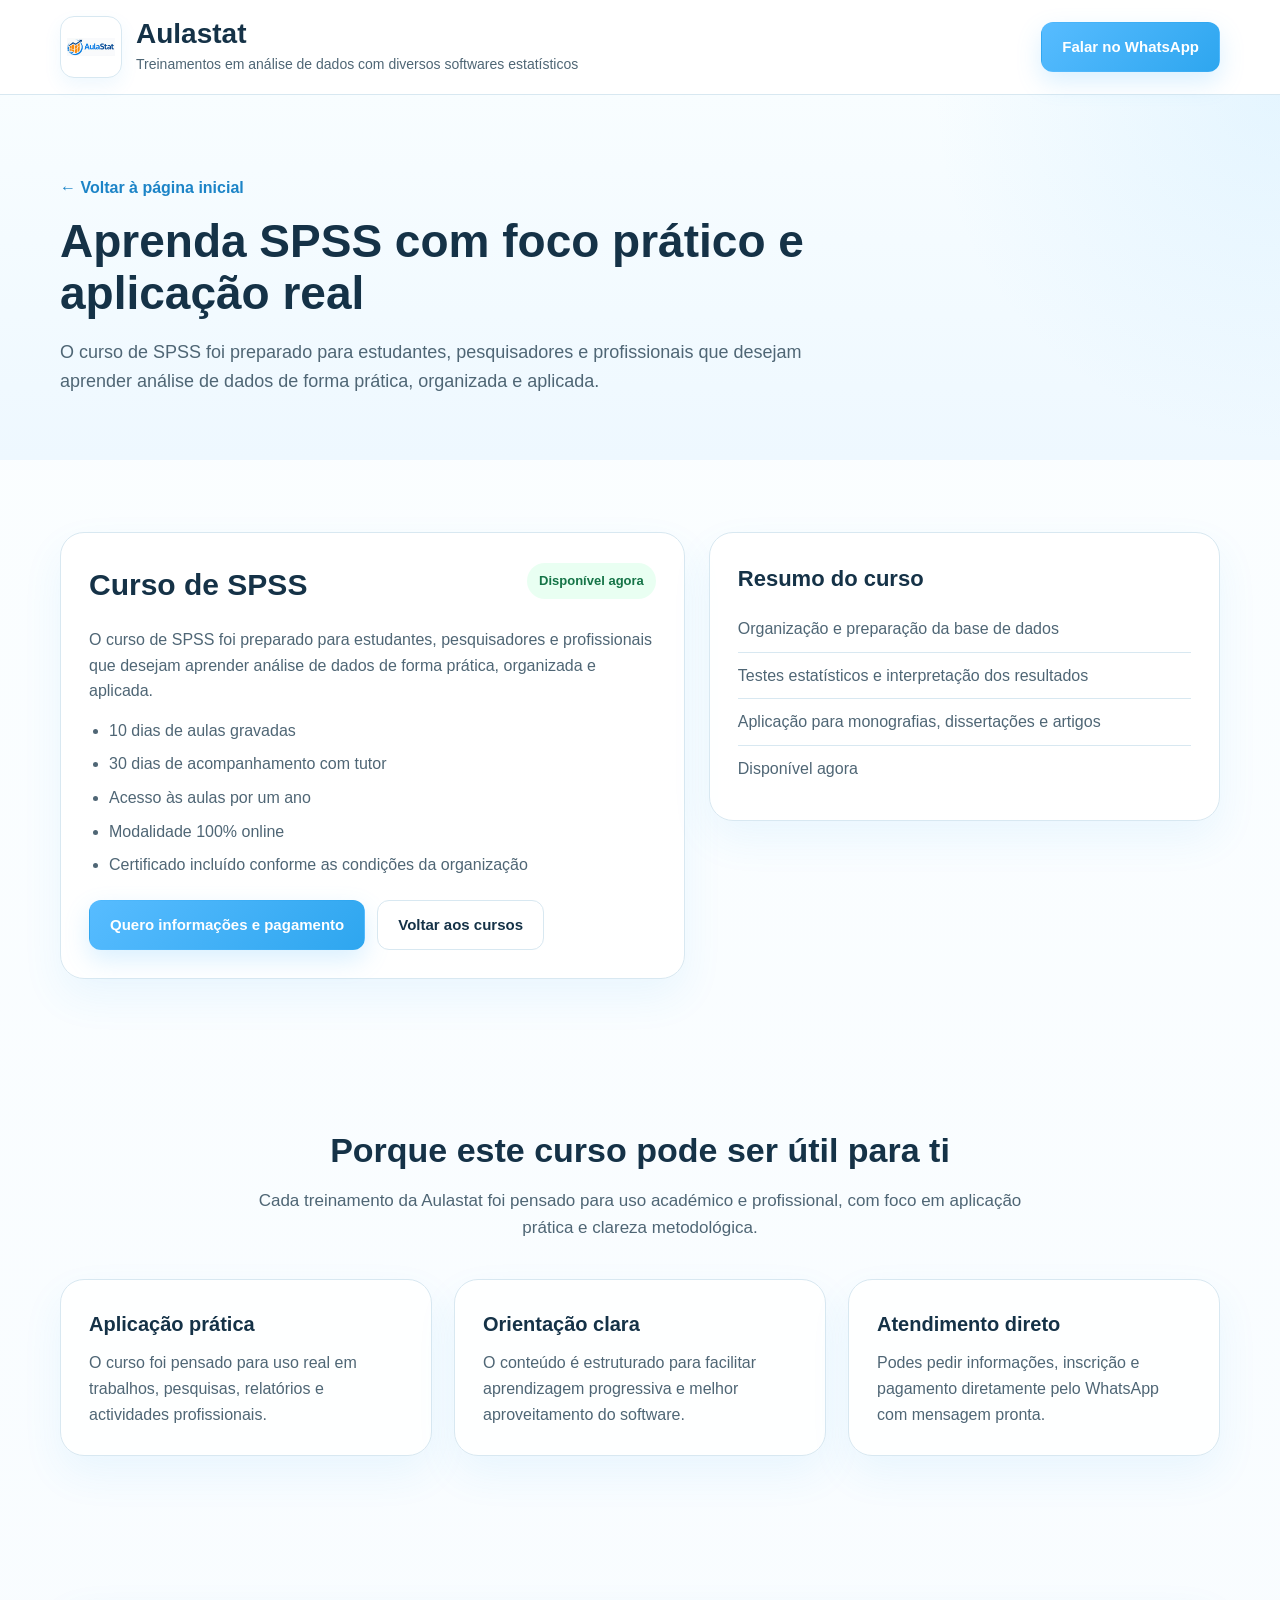
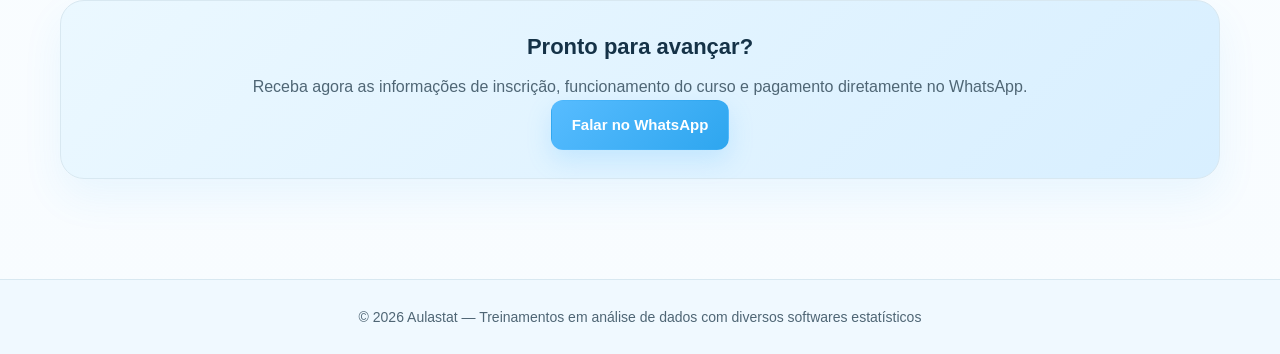
==== spss/index.html @ a57da43f "Add files via upload" ====
<!DOCTYPE html>
<html lang="pt">
<head>
  <meta charset="UTF-8" />
  <meta name="viewport" content="width=device-width, initial-scale=1.0" />
  <title>Curso de SPSS | Aulastat</title>
  <meta name="description" content="Curso de SPSS - Aulastat." />
  <link rel="stylesheet" href="../styles.css" />
</head>
<body>
  <header>
    <div class="container nav">
      <a class="brand" href="/">
        <img src="../logo.png" alt="Logotipo Aulastat" class="logo" />
        <div>
          <h1>Aulastat</h1>
          <p>Treinamentos em análise de dados com diversos softwares estatísticos</p>
        </div>
      </a>
      <a class="btn btn-primary" href="https://wa.me/861421450?text=Ol%C3%A1%2C%20me%20interessei%20pelo%20curso%20de%20SPSS%20da%20Aulastat%20e%20quero%20receber%20informa%C3%A7%C3%B5es%20para%20inscri%C3%A7%C3%A3o%20e%20pagamento." target="_blank" rel="noopener">Falar no WhatsApp</a>
    </div>
  </header>

  <section class="page-hero">
    <div class="container">
      <a class="page-breadcrumb" href="/">← Voltar à página inicial</a>
      <h2>Aprenda SPSS com foco prático e aplicação real</h2>
      <p>O curso de SPSS foi preparado para estudantes, pesquisadores e profissionais que desejam aprender análise de dados de forma prática, organizada e aplicada.</p>
    </div>
  </section>

  <section>
    <div class="container content-split">
      <div class="course-detail">
        <div class="detail-top">
          <h3>Curso de SPSS</h3>
          <span class="status available">Disponível agora</span>
        </div>
        <p>O curso de SPSS foi preparado para estudantes, pesquisadores e profissionais que desejam aprender análise de dados de forma prática, organizada e aplicada.</p>
        <ul>
          <li>10 dias de aulas gravadas</li>
          <li>30 dias de acompanhamento com tutor</li>
          <li>Acesso às aulas por um ano</li>
          <li>Modalidade 100% online</li>
          <li>Certificado incluído conforme as condições da organização</li>
        </ul>
        <div class="actions">
          <a class="btn btn-primary" href="https://wa.me/861421450?text=Ol%C3%A1%2C%20me%20interessei%20pelo%20curso%20de%20SPSS%20da%20Aulastat%20e%20quero%20receber%20informa%C3%A7%C3%B5es%20para%20inscri%C3%A7%C3%A3o%20e%20pagamento." target="_blank" rel="noopener">Quero informações e pagamento</a>
          <a class="btn btn-secondary" href="/">Voltar aos cursos</a>
        </div>
      </div>

      <div class="info-card">
        <h3>Resumo do curso</h3>
        <ul class="feature-list">
          <li>Organização e preparação da base de dados</li>
          <li>Testes estatísticos e interpretação dos resultados</li>
          <li>Aplicação para monografias, dissertações e artigos</li>
          <li>Disponível agora</li>
        </ul>
      </div>
    </div>
  </section>

  <section>
    <div class="container">
      <h2 class="section-title">Porque este curso pode ser útil para ti</h2>
      <p class="section-subtitle">Cada treinamento da Aulastat foi pensado para uso académico e profissional, com foco em aplicação prática e clareza metodológica.</p>
      <div class="feature-grid">
        <div class="feature-card">
          <h4>Aplicação prática</h4>
          <p>O curso foi pensado para uso real em trabalhos, pesquisas, relatórios e actividades profissionais.</p>
        </div>
        <div class="feature-card">
          <h4>Orientação clara</h4>
          <p>O conteúdo é estruturado para facilitar aprendizagem progressiva e melhor aproveitamento do software.</p>
        </div>
        <div class="feature-card">
          <h4>Atendimento direto</h4>
          <p>Podes pedir informações, inscrição e pagamento diretamente pelo WhatsApp com mensagem pronta.</p>
        </div>
      </div>
    </div>
  </section>

  <section>
    <div class="container">
      <div class="cta-strip">
        <h3>Pronto para avançar?</h3>
        <p>Receba agora as informações de inscrição, funcionamento do curso e pagamento diretamente no WhatsApp.</p>
        <a class="btn btn-primary" href="https://wa.me/861421450?text=Ol%C3%A1%2C%20me%20interessei%20pelo%20curso%20de%20SPSS%20da%20Aulastat%20e%20quero%20receber%20informa%C3%A7%C3%B5es%20para%20inscri%C3%A7%C3%A3o%20e%20pagamento." target="_blank" rel="noopener">Falar no WhatsApp</a>
      </div>
    </div>
  </section>

  <footer>
    © 2026 Aulastat — Treinamentos em análise de dados com diversos softwares estatísticos
  </footer>
</body>
</html>
---- styles.css ----
:root {
  --sky-50: #f5fbff;
  --sky-100: #ebf8ff;
  --sky-200: #d8efff;
  --sky-300: #bfe4ff;
  --sky-400: #8fd2ff;
  --sky-500: #57bcff;
  --sky-600: #2ea6ef;
  --sky-700: #1c84c7;
  --navy-900: #153247;
  --slate-900: #1f3442;
  --slate-700: #4f6675;
  --slate-500: #728997;
  --line: #d8e8f1;
  --white: #ffffff;
  --bg: #f8fcff;
  --success-bg: #e9fff2;
  --success-text: #157447;
  --soon-bg: #eef8ff;
  --soon-text: #1a6c9f;
  --shadow: 0 18px 40px rgba(46, 166, 239, 0.08);
}

* {
  margin: 0;
  padding: 0;
  box-sizing: border-box;
  scroll-behavior: smooth;
}

body {
  font-family: Arial, sans-serif;
  background: linear-gradient(180deg, #fbfeff 0%, var(--bg) 100%);
  color: var(--slate-900);
  line-height: 1.6;
}

a {
  color: inherit;
}

.container {
  width: min(92%, 1160px);
  margin: 0 auto;
}

header {
  position: sticky;
  top: 0;
  z-index: 1000;
  background: rgba(255, 255, 255, 0.92);
  backdrop-filter: blur(10px);
  border-bottom: 1px solid var(--line);
}

.nav {
  display: flex;
  justify-content: space-between;
  align-items: center;
  gap: 18px;
  padding: 16px 0;
  flex-wrap: wrap;
}

.brand {
  display: flex;
  align-items: center;
  gap: 14px;
  text-decoration: none;
}

.logo {
  width: 62px;
  height: 62px;
  object-fit: contain;
  border-radius: 14px;
  background: var(--white);
  padding: 6px;
  border: 1px solid var(--line);
  box-shadow: 0 8px 18px rgba(46, 166, 239, 0.08);
}

.brand h1 {
  font-size: 28px;
  line-height: 1.1;
  color: var(--navy-900);
  margin-bottom: 3px;
}

.brand p {
  font-size: 14px;
  color: var(--slate-700);
}

.btn {
  display: inline-flex;
  align-items: center;
  justify-content: center;
  padding: 12px 20px;
  border-radius: 12px;
  text-decoration: none;
  font-weight: 700;
  transition: 0.25s ease;
  border: 1px solid transparent;
  cursor: pointer;
  font-size: 15px;
}

.btn-primary {
  background: linear-gradient(135deg, var(--sky-500), var(--sky-600));
  color: var(--white);
  box-shadow: 0 10px 24px rgba(87, 188, 255, 0.22);
}

.btn-primary:hover {
  transform: translateY(-2px);
  box-shadow: 0 14px 28px rgba(87, 188, 255, 0.28);
}

.btn-secondary {
  background: var(--white);
  color: var(--navy-900);
  border-color: var(--line);
}

.btn-secondary:hover {
  background: var(--sky-50);
  transform: translateY(-1px);
}

.hero {
  padding: 82px 0 56px;
  background:
    radial-gradient(circle at top left, rgba(143, 210, 255, 0.22), transparent 35%),
    radial-gradient(circle at top right, rgba(191, 228, 255, 0.28), transparent 30%),
    linear-gradient(180deg, #f7fcff 0%, #edf8ff 100%);
}

.hero-wrap {
  display: grid;
  grid-template-columns: 1.2fr 0.8fr;
  gap: 32px;
  align-items: center;
}

.hero-text h2,
.page-hero h2 {
  font-size: 46px;
  line-height: 1.15;
  margin-bottom: 18px;
  color: var(--navy-900);
  max-width: 760px;
}

.hero-text p,
.page-hero p {
  font-size: 18px;
  color: var(--slate-700);
  max-width: 760px;
  margin-bottom: 24px;
}

.hero-actions,
.actions {
  display: flex;
  gap: 12px;
  flex-wrap: wrap;
}

.hero-card,
.info-card,
.course-card,
.course-detail,
.cta-strip,
.feature-card {
  background: rgba(255, 255, 255, 0.92);
  border: 1px solid var(--line);
  border-radius: 24px;
  box-shadow: var(--shadow);
}

.hero-card,
.info-card,
.course-detail,
.cta-strip,
.feature-card {
  padding: 28px;
}

.hero-card h3,
.info-card h3,
.cta-strip h3 {
  font-size: 22px;
  color: var(--navy-900);
  margin-bottom: 10px;
}

.hero-card p,
.info-card p,
.cta-strip p,
.feature-card p {
  color: var(--slate-700);
}

.hero-list,
.feature-list,
.clean-list {
  list-style: none;
}

.hero-list li,
.feature-list li,
.clean-list li {
  padding: 10px 0;
  border-bottom: 1px solid var(--line);
  color: var(--slate-700);
}

.hero-list li:last-child,
.feature-list li:last-child,
.clean-list li:last-child {
  border-bottom: none;
}

section {
  padding: 72px 0;
}

.section-title {
  font-size: 34px;
  text-align: center;
  color: var(--navy-900);
  margin-bottom: 10px;
}

.section-subtitle {
  max-width: 780px;
  margin: 0 auto 38px;
  text-align: center;
  color: var(--slate-700);
  font-size: 17px;
}

.grid {
  display: grid;
  grid-template-columns: repeat(auto-fit, minmax(245px, 1fr));
  gap: 22px;
}

.course-card {
  padding: 28px 22px;
  text-align: center;
  transition: 0.28s ease;
}

.course-card:hover,
.feature-card:hover {
  transform: translateY(-5px);
  box-shadow: 0 24px 44px rgba(46, 166, 239, 0.12);
}

.course-icon {
  width: 60px;
  height: 60px;
  margin: 0 auto 16px;
  border-radius: 16px;
  background: linear-gradient(135deg, var(--sky-100), var(--sky-300));
  color: var(--sky-700);
  display: flex;
  align-items: center;
  justify-content: center;
  font-size: 22px;
  font-weight: 700;
  border: 1px solid var(--sky-200);
}

.course-card h3 {
  font-size: 23px;
  margin-bottom: 10px;
  color: var(--navy-900);
}

.course-card p {
  color: var(--slate-700);
  margin-bottom: 16px;
  min-height: 72px;
}

.status {
  display: inline-block;
  padding: 8px 12px;
  border-radius: 999px;
  font-size: 13px;
  font-weight: 700;
  margin-bottom: 18px;
}

.status.available {
  background: var(--success-bg);
  color: var(--success-text);
}

.status.soon {
  background: var(--soon-bg);
  color: var(--soon-text);
}

.page-hero {
  padding: 80px 0 40px;
  background:
    radial-gradient(circle at top right, rgba(143, 210, 255, 0.18), transparent 26%),
    linear-gradient(180deg, #f8fdff 0%, #eef8ff 100%);
}

.page-breadcrumb {
  display: inline-block;
  margin-bottom: 14px;
  text-decoration: none;
  color: var(--sky-700);
  font-weight: 700;
}

.content-split {
  display: grid;
  grid-template-columns: 1.1fr 0.9fr;
  gap: 24px;
  align-items: start;
}

.course-detail h3 {
  font-size: 30px;
  color: var(--navy-900);
  margin-bottom: 10px;
}

.course-detail p {
  color: var(--slate-700);
  margin-bottom: 14px;
}

.course-detail ul {
  padding-left: 20px;
  margin: 14px 0 22px;
  color: var(--slate-700);
}

.course-detail li {
  margin-bottom: 8px;
}

.detail-top {
  display: flex;
  justify-content: space-between;
  gap: 16px;
  flex-wrap: wrap;
  align-items: center;
  margin-bottom: 8px;
}

.feature-grid {
  display: grid;
  grid-template-columns: repeat(auto-fit, minmax(250px, 1fr));
  gap: 22px;
}

.feature-card {
  transition: 0.28s ease;
}

.feature-card h4 {
  font-size: 20px;
  color: var(--navy-900);
  margin-bottom: 10px;
}

.cta-strip {
  text-align: center;
  background: linear-gradient(135deg, var(--sky-100), var(--sky-200));
}

footer {
  margin-top: 28px;
  background: #f0f9ff;
  border-top: 1px solid var(--line);
  color: var(--slate-700);
  text-align: center;
  padding: 26px 14px;
  font-size: 14px;
}

.small-note {
  font-size: 14px;
  color: var(--slate-500);
}

@media (max-width: 980px) {
  .hero-wrap,
  .content-split {
    grid-template-columns: 1fr;
  }

  .hero-text h2,
  .page-hero h2 {
    font-size: 38px;
  }
}

@media (max-width: 768px) {
  .nav {
    justify-content: center;
    text-align: center;
  }

  .brand {
    flex-direction: column;
  }

  .hero,
  .page-hero {
    padding: 70px 0 46px;
  }

  .hero-text h2,
  .page-hero h2 {
    font-size: 30px;
  }

  .hero-text p,
  .page-hero p,
  .section-subtitle {
    font-size: 16px;
  }

  .section-title {
    font-size: 28px;
  }

  .hero-card,
  .info-card,
  .course-detail,
  .cta-strip,
  .feature-card {
    padding: 24px 18px;
  }

  .actions,
  .hero-actions {
    flex-direction: column;
  }

  .btn {
    width: 100%;
  }
}
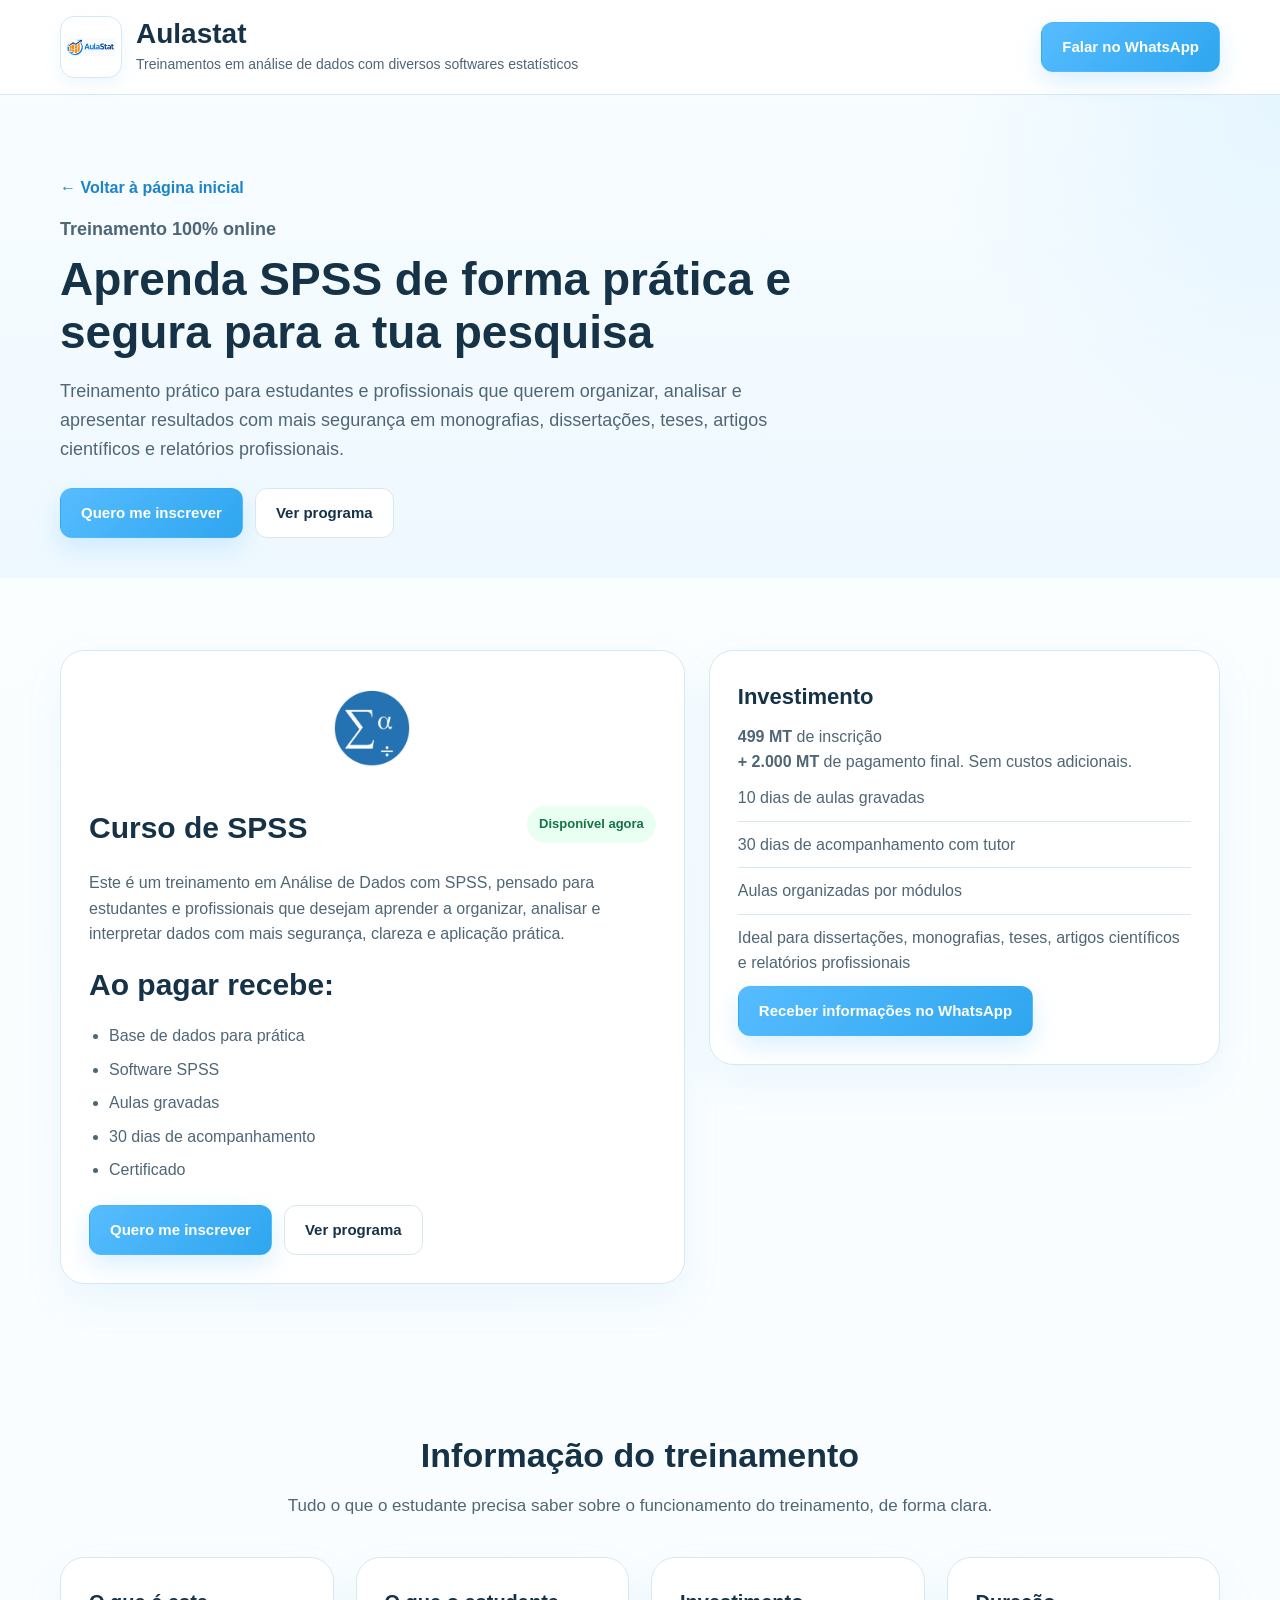
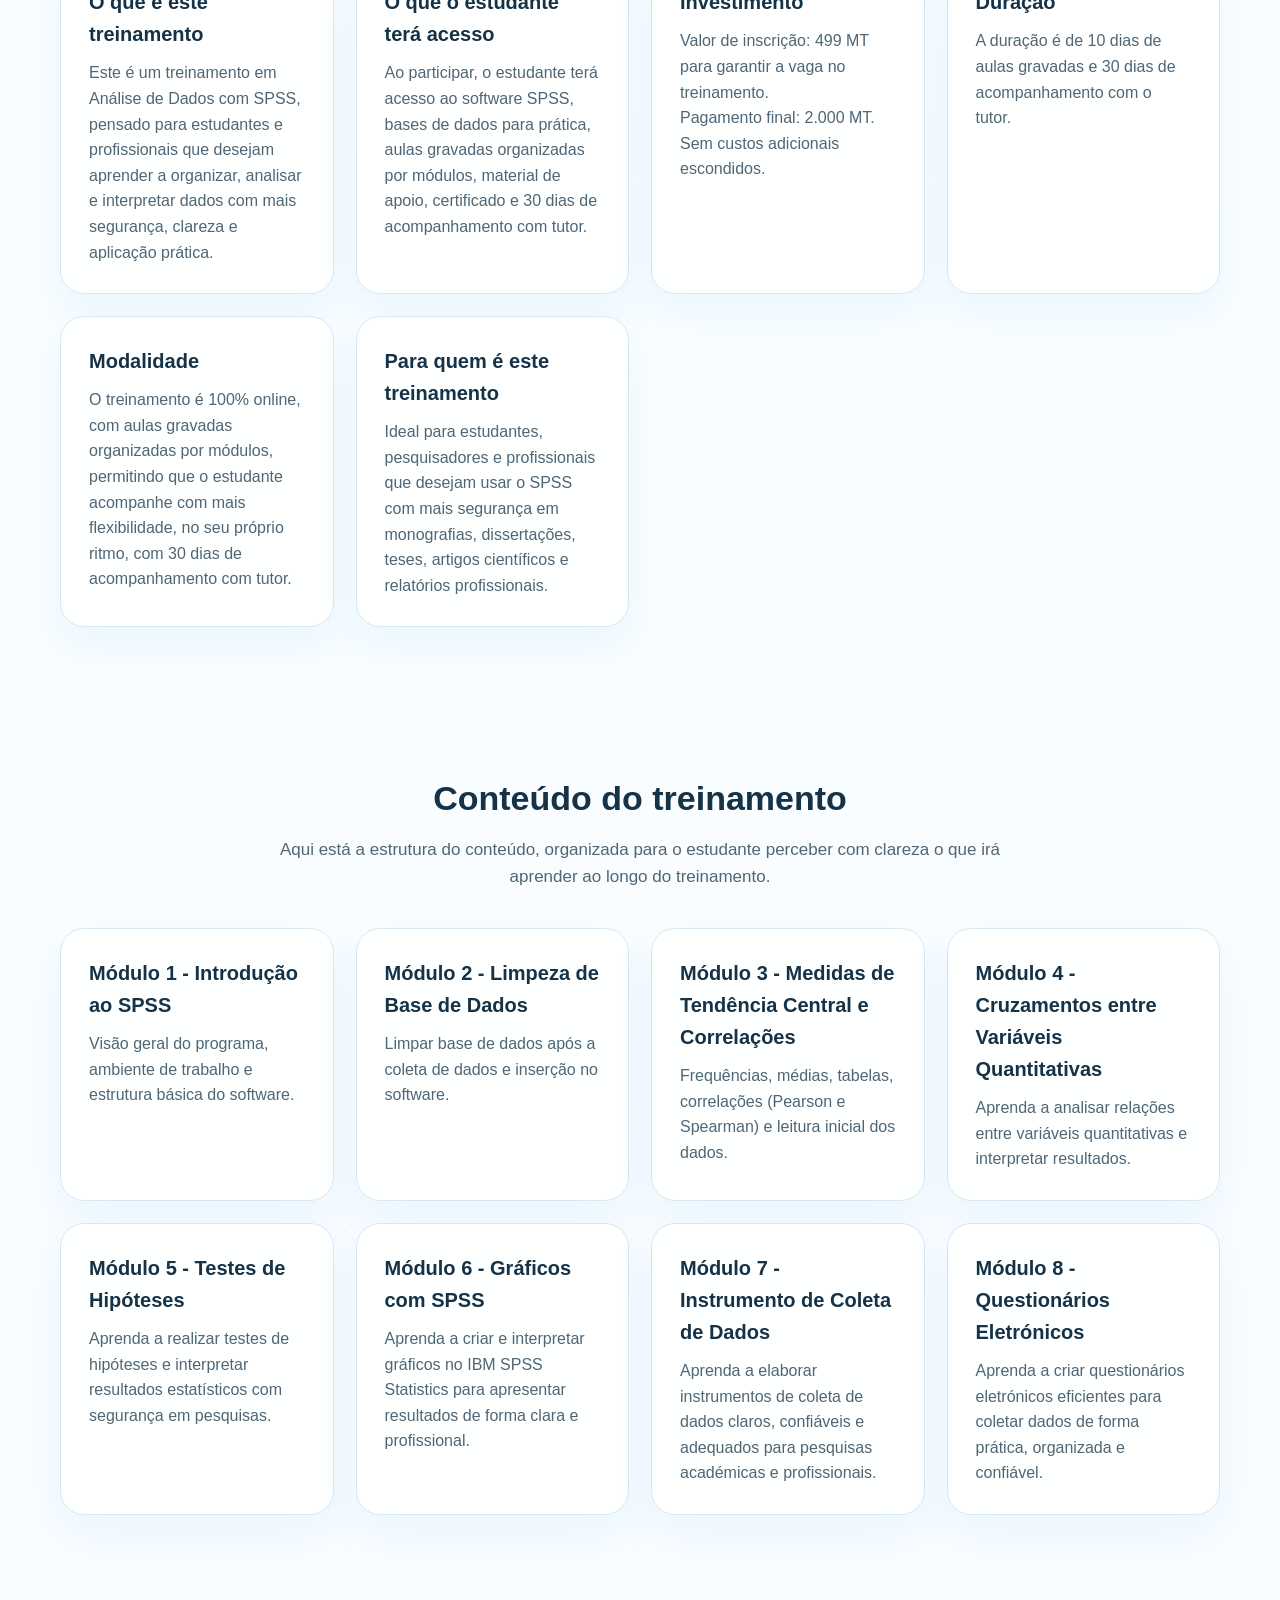
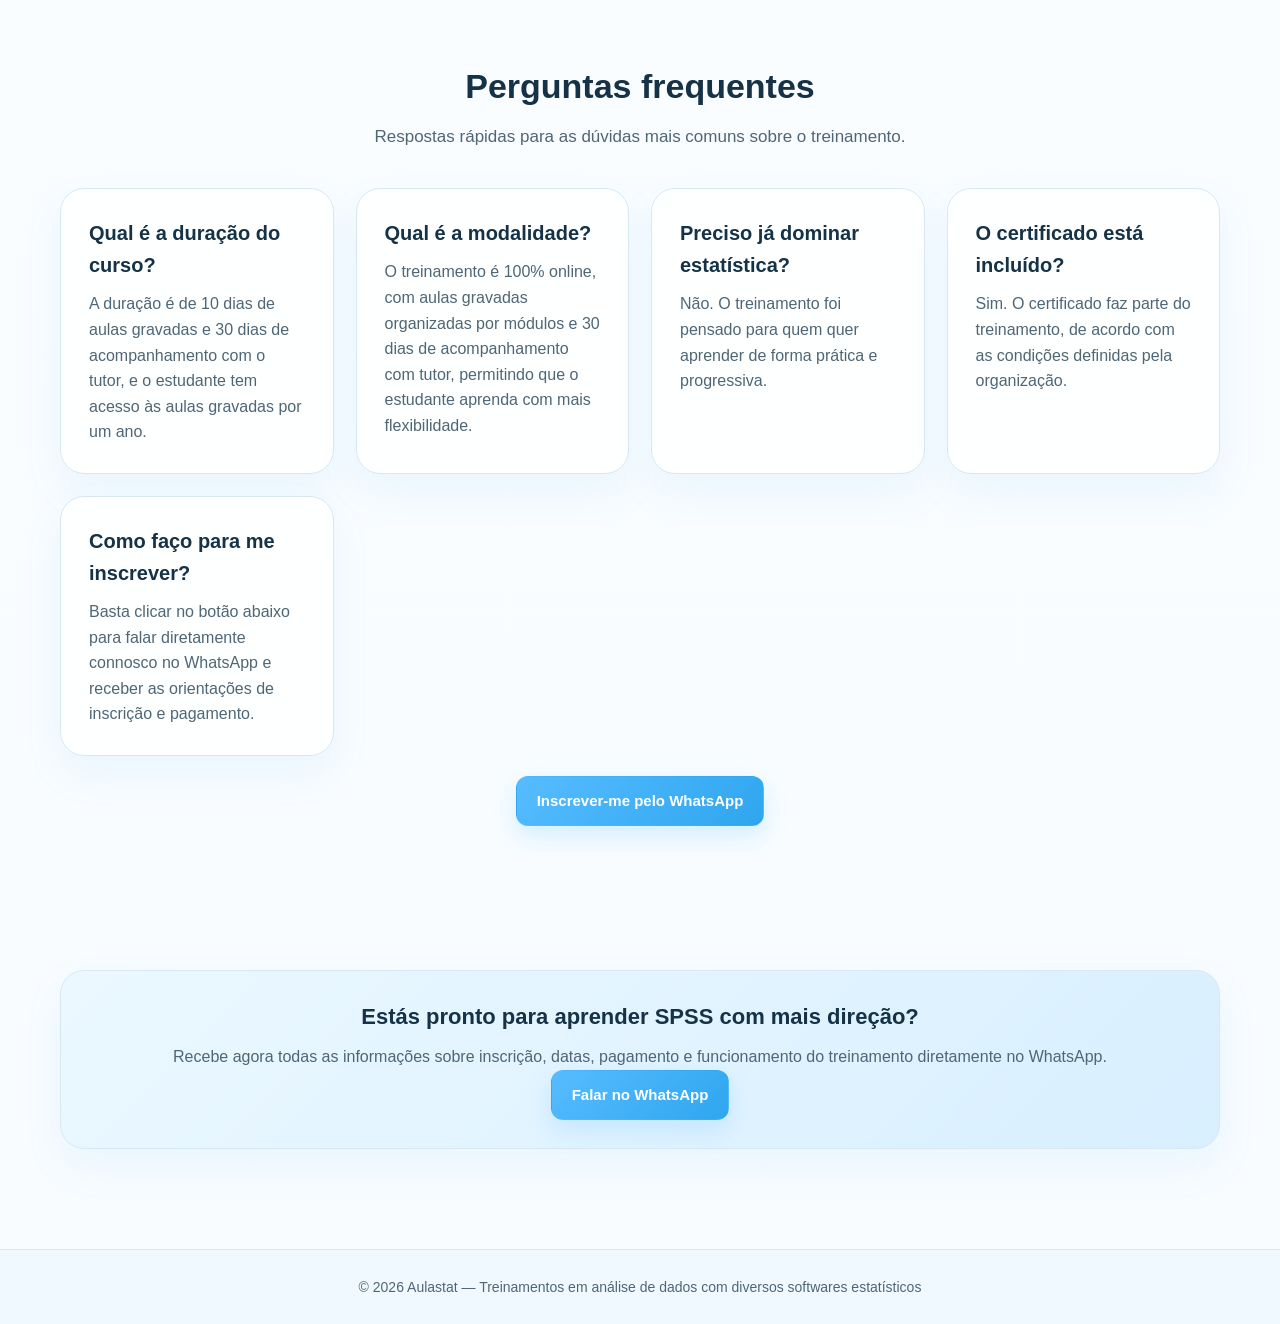
==== commit e8aea8b8: "Update index.html" ====
--- a/spss/index.html
+++ b/spss/index.html
@@ -4,7 +4,7 @@
   <meta charset="UTF-8" />
   <meta name="viewport" content="width=device-width, initial-scale=1.0" />
   <title>Curso de SPSS | Aulastat</title>
-  <meta name="description" content="Curso de SPSS - Aulastat." />
+  <meta name="description" content="Treinamento prático de SPSS da Aulastat para estudantes e profissionais." />
   <link rel="stylesheet" href="../styles.css" />
 </head>
 <body>
@@ -17,68 +17,235 @@
           <p>Treinamentos em análise de dados com diversos softwares estatísticos</p>
         </div>
       </a>
-      <a class="btn btn-primary" href="https://wa.me/861421450?text=Ol%C3%A1%2C%20me%20interessei%20pelo%20curso%20de%20SPSS%20da%20Aulastat%20e%20quero%20receber%20informa%C3%A7%C3%B5es%20para%20inscri%C3%A7%C3%A3o%20e%20pagamento." target="_blank" rel="noopener">Falar no WhatsApp</a>
+
+      <a class="btn btn-primary" href="https://wa.me/861421450?text=Olá,%20me%20interessei%20pelo%20curso%20de%20SPSS%20da%20Aulastat%20e%20quero%20receber%20informações%20para%20inscrição%20e%20pagamento." target="_blank" rel="noopener">
+        Falar no WhatsApp
+      </a>
     </div>
   </header>
 
   <section class="page-hero">
     <div class="container">
       <a class="page-breadcrumb" href="/">← Voltar à página inicial</a>
-      <h2>Aprenda SPSS com foco prático e aplicação real</h2>
-      <p>O curso de SPSS foi preparado para estudantes, pesquisadores e profissionais que desejam aprender análise de dados de forma prática, organizada e aplicada.</p>
+      <p style="margin-bottom: 10px; font-weight: 600;">Treinamento 100% online</p>
+      <h2>Aprenda SPSS de forma prática e segura para a tua pesquisa</h2>
+      <p>
+        Treinamento prático para estudantes e profissionais que querem organizar, analisar e apresentar resultados com mais segurança em monografias, dissertações, teses, artigos científicos e relatórios profissionais.
+      </p>
+      <div class="actions" style="margin-top: 20px;">
+        <a class="btn btn-primary" href="https://wa.me/861421450?text=Olá,%20quero%20me%20inscrever%20no%20treinamento%20de%20SPSS%20da%20Aulastat." target="_blank" rel="noopener">Quero me inscrever</a>
+        <a class="btn btn-secondary" href="#programa">Ver programa</a>
+      </div>
     </div>
   </section>
 
   <section>
     <div class="container content-split">
       <div class="course-detail">
+        <div style="text-align: center; margin-bottom: 18px;">
+          <img src="../SPSS-blog.png" alt="Logo do SPSS" style="width: 100px; height: auto;" />
+        </div>
+
         <div class="detail-top">
           <h3>Curso de SPSS</h3>
           <span class="status available">Disponível agora</span>
         </div>
-        <p>O curso de SPSS foi preparado para estudantes, pesquisadores e profissionais que desejam aprender análise de dados de forma prática, organizada e aplicada.</p>
+
+        <p>
+          Este é um treinamento em Análise de Dados com SPSS, pensado para estudantes e profissionais que desejam aprender a organizar, analisar e interpretar dados com mais segurança, clareza e aplicação prática.
+        </p>
+
+        <h3>Ao pagar recebe:</h3>
         <ul>
+          <li>Base de dados para prática</li>
+          <li>Software SPSS</li>
+          <li>Aulas gravadas</li>
+          <li>30 dias de acompanhamento</li>
+          <li>Certificado</li>
+        </ul>
+
+        <div class="actions">
+          <a class="btn btn-primary" href="https://wa.me/861421450?text=Olá,%20me%20interessei%20pelo%20curso%20de%20SPSS%20da%20Aulastat%20e%20quero%20fazer%20os%20pagamentos." target="_blank" rel="noopener">
+            Quero me inscrever
+          </a>
+          <a class="btn btn-secondary" href="#programa">Ver programa</a>
+        </div>
+      </div>
+
+      <div class="info-card">
+        <h3>Investimento</h3>
+        <p><strong>499 MT</strong> de inscrição</p>
+        <p><strong>+ 2.000 MT</strong> de pagamento final. Sem custos adicionais.</p>
+
+        <ul class="feature-list">
           <li>10 dias de aulas gravadas</li>
           <li>30 dias de acompanhamento com tutor</li>
-          <li>Acesso às aulas por um ano</li>
-          <li>Modalidade 100% online</li>
-          <li>Certificado incluído conforme as condições da organização</li>
+          <li>Aulas organizadas por módulos</li>
+          <li>Ideal para dissertações, monografias, teses, artigos científicos e relatórios profissionais</li>
         </ul>
-        <div class="actions">
-          <a class="btn btn-primary" href="https://wa.me/861421450?text=Ol%C3%A1%2C%20me%20interessei%20pelo%20curso%20de%20SPSS%20da%20Aulastat%20e%20quero%20receber%20informa%C3%A7%C3%B5es%20para%20inscri%C3%A7%C3%A3o%20e%20pagamento." target="_blank" rel="noopener">Quero informações e pagamento</a>
-          <a class="btn btn-secondary" href="/">Voltar aos cursos</a>
-        </div>
-      </div>
-
-      <div class="info-card">
-        <h3>Resumo do curso</h3>
-        <ul class="feature-list">
-          <li>Organização e preparação da base de dados</li>
-          <li>Testes estatísticos e interpretação dos resultados</li>
-          <li>Aplicação para monografias, dissertações e artigos</li>
-          <li>Disponível agora</li>
-        </ul>
+
+        <a class="btn btn-primary" href="https://wa.me/861421450?text=Olá,%20quero%20receber%20mais%20informações%20sobre%20o%20treinamento%20de%20SPSS%20da%20Aulastat." target="_blank" rel="noopener">
+          Receber informações no WhatsApp
+        </a>
       </div>
     </div>
   </section>
 
   <section>
     <div class="container">
-      <h2 class="section-title">Porque este curso pode ser útil para ti</h2>
-      <p class="section-subtitle">Cada treinamento da Aulastat foi pensado para uso académico e profissional, com foco em aplicação prática e clareza metodológica.</p>
+      <h2 class="section-title">Informação do treinamento</h2>
+      <p class="section-subtitle">
+        Tudo o que o estudante precisa saber sobre o funcionamento do treinamento, de forma clara.
+      </p>
+
       <div class="feature-grid">
         <div class="feature-card">
-          <h4>Aplicação prática</h4>
-          <p>O curso foi pensado para uso real em trabalhos, pesquisas, relatórios e actividades profissionais.</p>
-        </div>
-        <div class="feature-card">
-          <h4>Orientação clara</h4>
-          <p>O conteúdo é estruturado para facilitar aprendizagem progressiva e melhor aproveitamento do software.</p>
-        </div>
-        <div class="feature-card">
-          <h4>Atendimento direto</h4>
-          <p>Podes pedir informações, inscrição e pagamento diretamente pelo WhatsApp com mensagem pronta.</p>
-        </div>
+          <h4>O que é este treinamento</h4>
+          <p>
+            Este é um treinamento em Análise de Dados com SPSS, pensado para estudantes e profissionais que desejam aprender a organizar, analisar e interpretar dados com mais segurança, clareza e aplicação prática.
+          </p>
+        </div>
+
+        <div class="feature-card">
+          <h4>O que o estudante terá acesso</h4>
+          <p>
+            Ao participar, o estudante terá acesso ao software SPSS, bases de dados para prática, aulas gravadas organizadas por módulos, material de apoio, certificado e 30 dias de acompanhamento com tutor.
+          </p>
+        </div>
+
+        <div class="feature-card">
+          <h4>Investimento</h4>
+          <p>
+            Valor de inscrição: 499 MT para garantir a vaga no treinamento.
+          </p>
+          <p>
+            Pagamento final: 2.000 MT. Sem custos adicionais escondidos.
+          </p>
+        </div>
+
+        <div class="feature-card">
+          <h4>Duração</h4>
+          <p>
+            A duração é de 10 dias de aulas gravadas e 30 dias de acompanhamento com o tutor.
+          </p>
+        </div>
+
+        <div class="feature-card">
+          <h4>Modalidade</h4>
+          <p>
+            O treinamento é 100% online, com aulas gravadas organizadas por módulos, permitindo que o estudante acompanhe com mais flexibilidade, no seu próprio ritmo, com 30 dias de acompanhamento com tutor.
+          </p>
+        </div>
+
+        <div class="feature-card">
+          <h4>Para quem é este treinamento</h4>
+          <p>
+            Ideal para estudantes, pesquisadores e profissionais que desejam usar o SPSS com mais segurança em monografias, dissertações, teses, artigos científicos e relatórios profissionais.
+          </p>
+        </div>
+      </div>
+    </div>
+  </section>
+
+  <section id="programa">
+    <div class="container">
+      <h2 class="section-title">Conteúdo do treinamento</h2>
+      <p class="section-subtitle">
+        Aqui está a estrutura do conteúdo, organizada para o estudante perceber com clareza o que irá aprender ao longo do treinamento.
+      </p>
+
+      <div class="feature-grid">
+        <div class="feature-card">
+          <h4>Módulo 1 - Introdução ao SPSS</h4>
+          <p>Visão geral do programa, ambiente de trabalho e estrutura básica do software.</p>
+        </div>
+
+        <div class="feature-card">
+          <h4>Módulo 2 - Limpeza de Base de Dados</h4>
+          <p>Limpar base de dados após a coleta de dados e inserção no software.</p>
+        </div>
+
+        <div class="feature-card">
+          <h4>Módulo 3 - Medidas de Tendência Central e Correlações</h4>
+          <p>Frequências, médias, tabelas, correlações (Pearson e Spearman) e leitura inicial dos dados.</p>
+        </div>
+
+        <div class="feature-card">
+          <h4>Módulo 4 - Cruzamentos entre Variáveis Quantitativas</h4>
+          <p>Aprenda a analisar relações entre variáveis quantitativas e interpretar resultados.</p>
+        </div>
+
+        <div class="feature-card">
+          <h4>Módulo 5 - Testes de Hipóteses</h4>
+          <p>Aprenda a realizar testes de hipóteses e interpretar resultados estatísticos com segurança em pesquisas.</p>
+        </div>
+
+        <div class="feature-card">
+          <h4>Módulo 6 - Gráficos com SPSS</h4>
+          <p>Aprenda a criar e interpretar gráficos no IBM SPSS Statistics para apresentar resultados de forma clara e profissional.</p>
+        </div>
+
+        <div class="feature-card">
+          <h4>Módulo 7 - Instrumento de Coleta de Dados</h4>
+          <p>Aprenda a elaborar instrumentos de coleta de dados claros, confiáveis e adequados para pesquisas académicas e profissionais.</p>
+        </div>
+
+        <div class="feature-card">
+          <h4>Módulo 8 - Questionários Eletrónicos</h4>
+          <p>Aprenda a criar questionários eletrónicos eficientes para coletar dados de forma prática, organizada e confiável.</p>
+        </div>
+      </div>
+    </div>
+  </section>
+
+  <section id="faq">
+    <div class="container">
+      <h2 class="section-title">Perguntas frequentes</h2>
+      <p class="section-subtitle">
+        Respostas rápidas para as dúvidas mais comuns sobre o treinamento.
+      </p>
+
+      <div class="feature-grid">
+        <div class="feature-card">
+          <h4>Qual é a duração do curso?</h4>
+          <p>
+            A duração é de 10 dias de aulas gravadas e 30 dias de acompanhamento com o tutor, e o estudante tem acesso às aulas gravadas por um ano.
+          </p>
+        </div>
+
+        <div class="feature-card">
+          <h4>Qual é a modalidade?</h4>
+          <p>
+            O treinamento é 100% online, com aulas gravadas organizadas por módulos e 30 dias de acompanhamento com tutor, permitindo que o estudante aprenda com mais flexibilidade.
+          </p>
+        </div>
+
+        <div class="feature-card">
+          <h4>Preciso já dominar estatística?</h4>
+          <p>
+            Não. O treinamento foi pensado para quem quer aprender de forma prática e progressiva.
+          </p>
+        </div>
+
+        <div class="feature-card">
+          <h4>O certificado está incluído?</h4>
+          <p>
+            Sim. O certificado faz parte do treinamento, de acordo com as condições definidas pela organização.
+          </p>
+        </div>
+
+        <div class="feature-card">
+          <h4>Como faço para me inscrever?</h4>
+          <p>
+            Basta clicar no botão abaixo para falar diretamente connosco no WhatsApp e receber as orientações de inscrição e pagamento.
+          </p>
+        </div>
+      </div>
+
+      <div class="actions" style="margin-top: 20px; justify-content: center;">
+        <a class="btn btn-primary" href="https://wa.me/861421450?text=Olá,%20quero%20me%20inscrever%20no%20treinamento%20de%20SPSS%20da%20Aulastat." target="_blank" rel="noopener">
+          Inscrever-me pelo WhatsApp
+        </a>
       </div>
     </div>
   </section>
@@ -86,9 +253,13 @@
   <section>
     <div class="container">
       <div class="cta-strip">
-        <h3>Pronto para avançar?</h3>
-        <p>Receba agora as informações de inscrição, funcionamento do curso e pagamento diretamente no WhatsApp.</p>
-        <a class="btn btn-primary" href="https://wa.me/861421450?text=Ol%C3%A1%2C%20me%20interessei%20pelo%20curso%20de%20SPSS%20da%20Aulastat%20e%20quero%20receber%20informa%C3%A7%C3%B5es%20para%20inscri%C3%A7%C3%A3o%20e%20pagamento." target="_blank" rel="noopener">Falar no WhatsApp</a>
+        <h3>Estás pronto para aprender SPSS com mais direção?</h3>
+        <p>
+          Recebe agora todas as informações sobre inscrição, datas, pagamento e funcionamento do treinamento diretamente no WhatsApp.
+        </p>
+        <a class="btn btn-primary" href="https://wa.me/861421450?text=Olá,%20me%20interessei%20pelo%20curso%20de%20SPSS%20da%20Aulastat%20e%20quero%20receber%20informações%20sobre%20inscrição,%20datas,%20pagamento%20e%20funcionamento%20do%20treinamento." target="_blank" rel="noopener">
+          Falar no WhatsApp
+        </a>
       </div>
     </div>
   </section>
